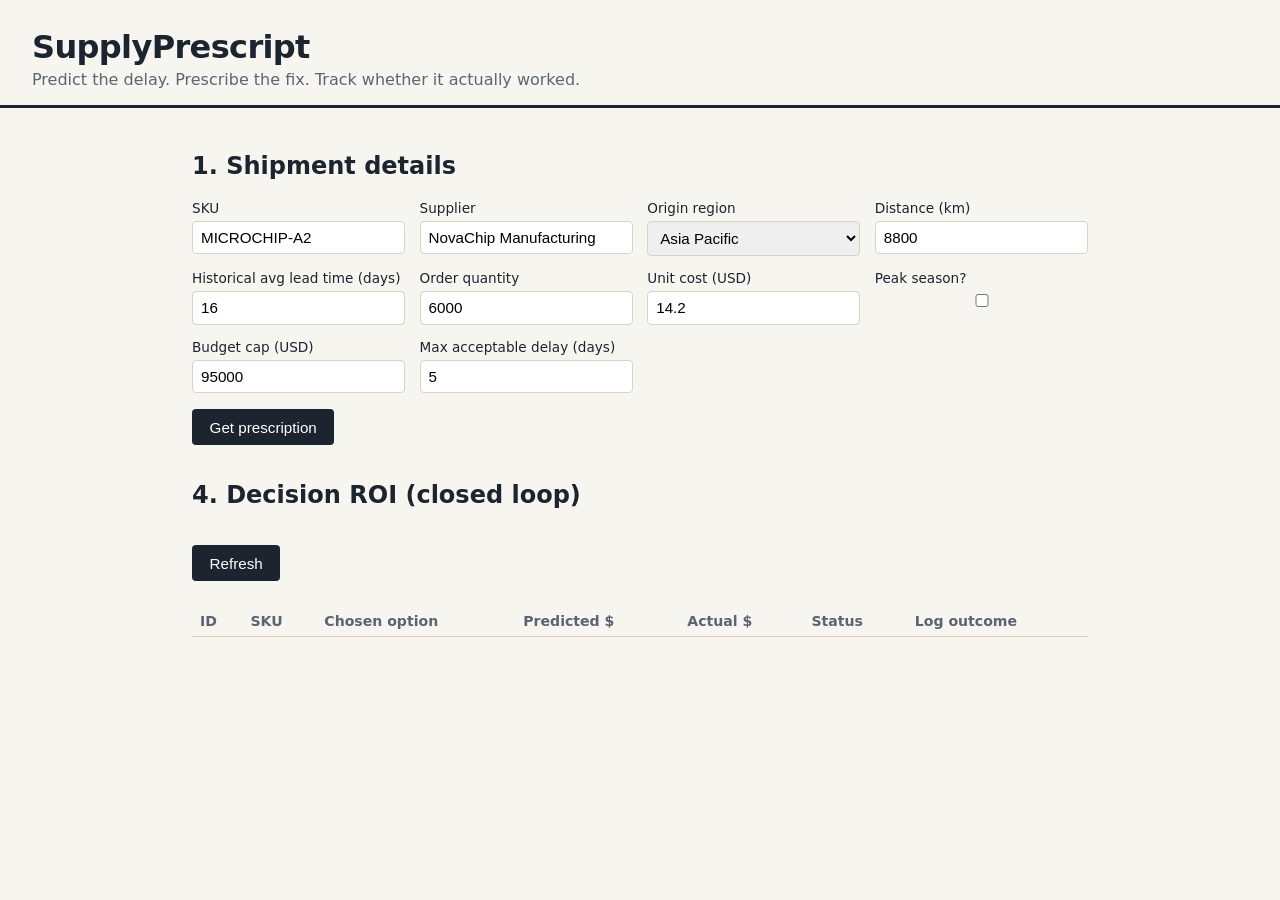
==== week2/frontend/index.html @ 3cfe9b19 "first commit" ====
<!DOCTYPE html>
<html lang="en">
<head>
<meta charset="UTF-8" />
<title>SupplyPrescript</title>
<meta name="viewport" content="width=device-width, initial-scale=1" />
<link rel="stylesheet" href="styles.css" />
</head>
<body>
  <header>
    <h1>SupplyPrescript</h1>
    <p class="tagline">Predict the delay. Prescribe the fix. Track whether it actually worked.</p>
  </header>

  <main>
    <section id="shipment-form-section">
      <h2>1. Shipment details</h2>
      <form id="shipment-form">
        <div class="grid">
          <label>SKU
            <input name="sku" value="MICROCHIP-A2" required />
          </label>
          <label>Supplier
            <input name="supplier" value="NovaChip Manufacturing" required />
          </label>
          <label>Origin region
            <select name="origin_region">
              <option>Asia Pacific</option>
              <option>Europe</option>
              <option>North America</option>
            </select>
          </label>
          <label>Distance (km)
            <input name="distance_km" type="number" value="8800" required />
          </label>
          <label>Historical avg lead time (days)
            <input name="historical_avg_lead_time_days" type="number" value="16" required />
          </label>
          <label>Order quantity
            <input name="order_quantity" type="number" value="6000" required />
          </label>
          <label>Unit cost (USD)
            <input name="unit_cost_usd" type="number" step="0.01" value="14.2" required />
          </label>
          <label>Peak season?
            <input name="is_peak_season" type="checkbox" />
          </label>
          <label>Budget cap (USD)
            <input name="budget_cap_usd" type="number" value="95000" />
          </label>
          <label>Max acceptable delay (days)
            <input name="max_acceptable_delay_days" type="number" value="5" />
          </label>
        </div>
        <button type="submit">Get prescription</button>
      </form>
    </section>

    <section id="prediction-section" hidden>
      <h2>2. What the model expects</h2>
      <p id="prediction-summary"></p>
    </section>

    <section id="options-section" hidden>
      <h2>3. Prescribed options</h2>
      <div id="options-cards" class="cards"></div>
    </section>

    <section id="roi-section">
      <h2>4. Decision ROI (closed loop)</h2>
      <button id="refresh-roi">Refresh</button>
      <div id="roi-summary"></div>
      <table id="decisions-table">
        <thead>
          <tr>
            <th>ID</th><th>SKU</th><th>Chosen option</th><th>Predicted $</th>
            <th>Actual $</th><th>Status</th><th>Log outcome</th>
          </tr>
        </thead>
        <tbody></tbody>
      </table>
    </section>
  </main>

  <script src="app.js"></script>
</body>
</html>
---- week2/frontend/styles.css ----
:root {
  --ink: #1c2430;
  --paper: #f7f5f0;
  --accent: #2f6f5e;
  --accent-soft: #e3efe9;
  --warn: #a4462f;
  --border: #d8d3c8;
}

* { box-sizing: border-box; }

body {
  margin: 0;
  font-family: "Segoe UI", system-ui, sans-serif;
  background: var(--paper);
  color: var(--ink);
}

header {
  padding: 1.75rem 2rem 1rem;
  border-bottom: 3px solid var(--ink);
}

header h1 { margin: 0; letter-spacing: -0.02em; }
.tagline { margin: 0.25rem 0 0; color: #5b6472; }

main { max-width: 960px; margin: 0 auto; padding: 1.5rem 2rem 4rem; }

section { margin-bottom: 2.25rem; }

.grid {
  display: grid;
  grid-template-columns: repeat(auto-fit, minmax(210px, 1fr));
  gap: 0.9rem;
}

label { display: flex; flex-direction: column; font-size: 0.85rem; gap: 0.3rem; }
input, select { padding: 0.45rem 0.5rem; border: 1px solid var(--border); border-radius: 4px; font-size: 0.95rem; }

button {
  margin-top: 1rem;
  background: var(--ink);
  color: white;
  border: none;
  padding: 0.6rem 1.1rem;
  border-radius: 4px;
  cursor: pointer;
  font-size: 0.95rem;
}
button:hover { opacity: 0.88; }

.cards {
  display: grid;
  grid-template-columns: repeat(auto-fit, minmax(230px, 1fr));
  gap: 1rem;
}

.option-card {
  border: 1px solid var(--border);
  border-radius: 6px;
  padding: 1rem;
  background: white;
}
.option-card h3 { margin: 0 0 0.35rem; font-size: 1.05rem; }
.option-card p.desc { font-size: 0.85rem; color: #555; min-height: 3.4em; }
.option-card .metric { font-size: 0.9rem; margin: 0.15rem 0; }
.option-card.over-budget { border-color: var(--warn); background: #fbf1ee; }
.option-card .tag { font-size: 0.75rem; padding: 0.1rem 0.4rem; border-radius: 3px; }
.tag.ok { background: var(--accent-soft); color: var(--accent); }
.tag.over { background: #f4ddd6; color: var(--warn); }
.option-card button { width: 100%; margin-top: 0.6rem; }

table { width: 100%; border-collapse: collapse; margin-top: 0.75rem; font-size: 0.88rem; }
th, td { text-align: left; border-bottom: 1px solid var(--border); padding: 0.45rem 0.5rem; }
th { color: #5b6472; font-weight: 600; }

#roi-summary { display: flex; gap: 1.5rem; flex-wrap: wrap; margin: 0.75rem 0; font-size: 0.9rem; }
#roi-summary strong { display: block; font-size: 1.1rem; }
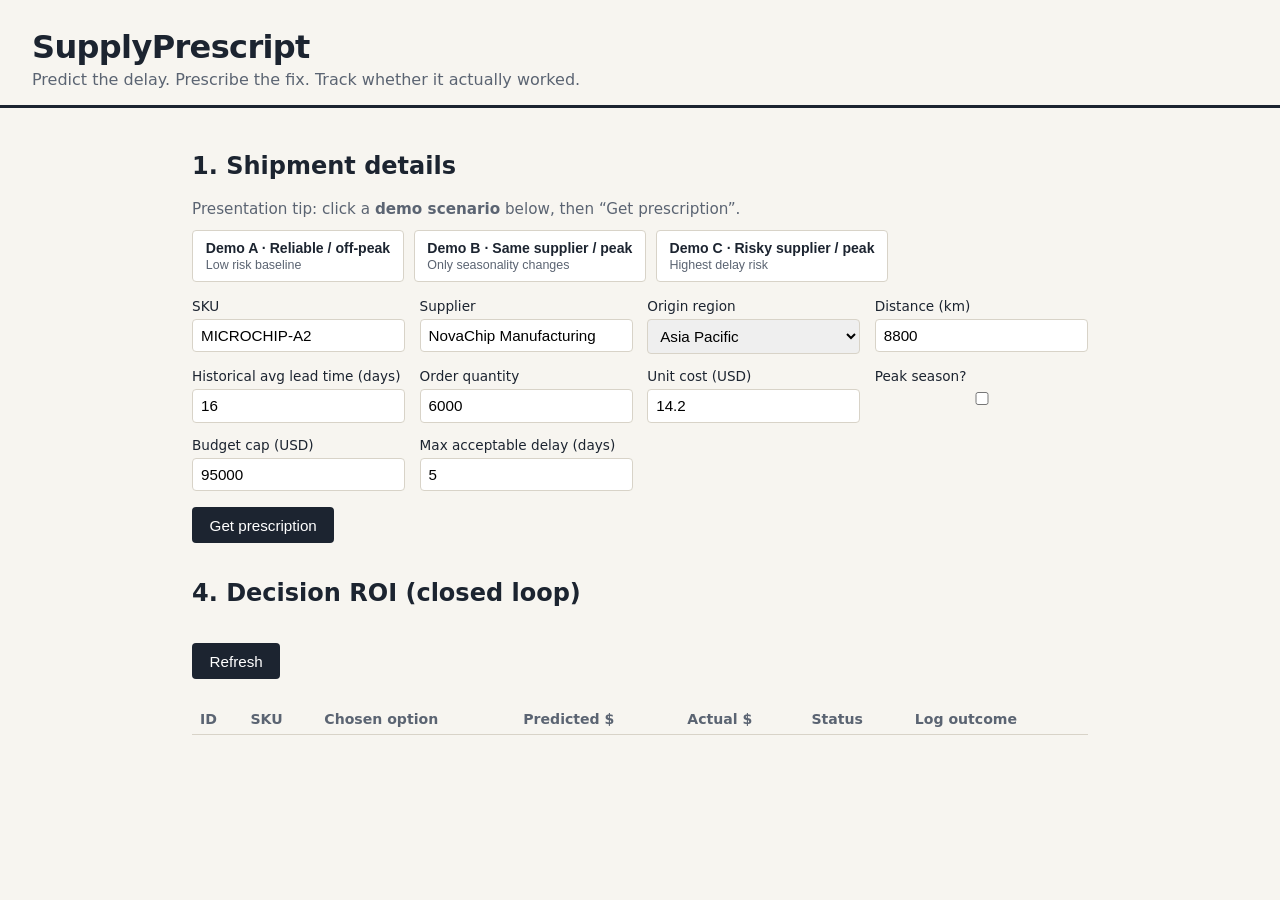
==== commit e1598d84: "Add live model demos for presentations (CLI + Demo A/B/C UI) Terminal scripts compare four delay sce" ====
--- a/week2/frontend/index.html
+++ b/week2/frontend/index.html
@@ -15,6 +15,8 @@
   <main>
     <section id="shipment-form-section">
       <h2>1. Shipment details</h2>
+      <p class="hint">Presentation tip: click a <strong>demo scenario</strong> below, then “Get prescription”.</p>
+      <div id="scenario-buttons" class="scenario-row" aria-label="Demo scenarios"></div>
       <form id="shipment-form">
         <div class="grid">
           <label>SKU
@@ -58,7 +60,7 @@
 
     <section id="prediction-section" hidden>
       <h2>2. What the model expects</h2>
-      <p id="prediction-summary"></p>
+      <div id="prediction-summary" class="prediction-box"></div>
     </section>
 
     <section id="options-section" hidden>
--- a/week2/frontend/styles.css
+++ b/week2/frontend/styles.css
@@ -76,3 +76,50 @@
 
 #roi-summary { display: flex; gap: 1.5rem; flex-wrap: wrap; margin: 0.75rem 0; font-size: 0.9rem; }
 #roi-summary strong { display: block; font-size: 1.1rem; }
+
+.hint { color: #5b6472; font-size: 0.95rem; margin: 0 0 0.75rem; }
+.scenario-row {
+  display: flex;
+  flex-wrap: wrap;
+  gap: 0.6rem;
+  margin-bottom: 1rem;
+}
+.scenario-btn {
+  margin-top: 0;
+  background: white;
+  color: var(--ink);
+  border: 1px solid var(--border);
+  text-align: left;
+  padding: 0.55rem 0.8rem;
+  max-width: 240px;
+}
+.scenario-btn strong { display: block; font-size: 0.88rem; }
+.scenario-btn span { display: block; font-size: 0.78rem; color: #5b6472; margin-top: 0.15rem; }
+.scenario-btn:hover { border-color: var(--accent); background: var(--accent-soft); opacity: 1; }
+
+.prediction-box {
+  background: white;
+  border: 1px solid var(--border);
+  border-left: 4px solid var(--accent);
+  border-radius: 6px;
+  padding: 1rem 1.1rem;
+}
+.prediction-box .big-num {
+  font-size: 1.6rem;
+  font-weight: 700;
+  color: var(--accent);
+  margin: 0 0.15rem;
+}
+.prediction-box .muted { color: #5b6472; font-size: 0.9rem; }
+.risk-bar {
+  height: 10px;
+  background: #e8e4db;
+  border-radius: 999px;
+  overflow: hidden;
+  margin: 0.5rem 0 0.75rem;
+  max-width: 320px;
+}
+.risk-fill {
+  height: 100%;
+  background: var(--accent);
+}
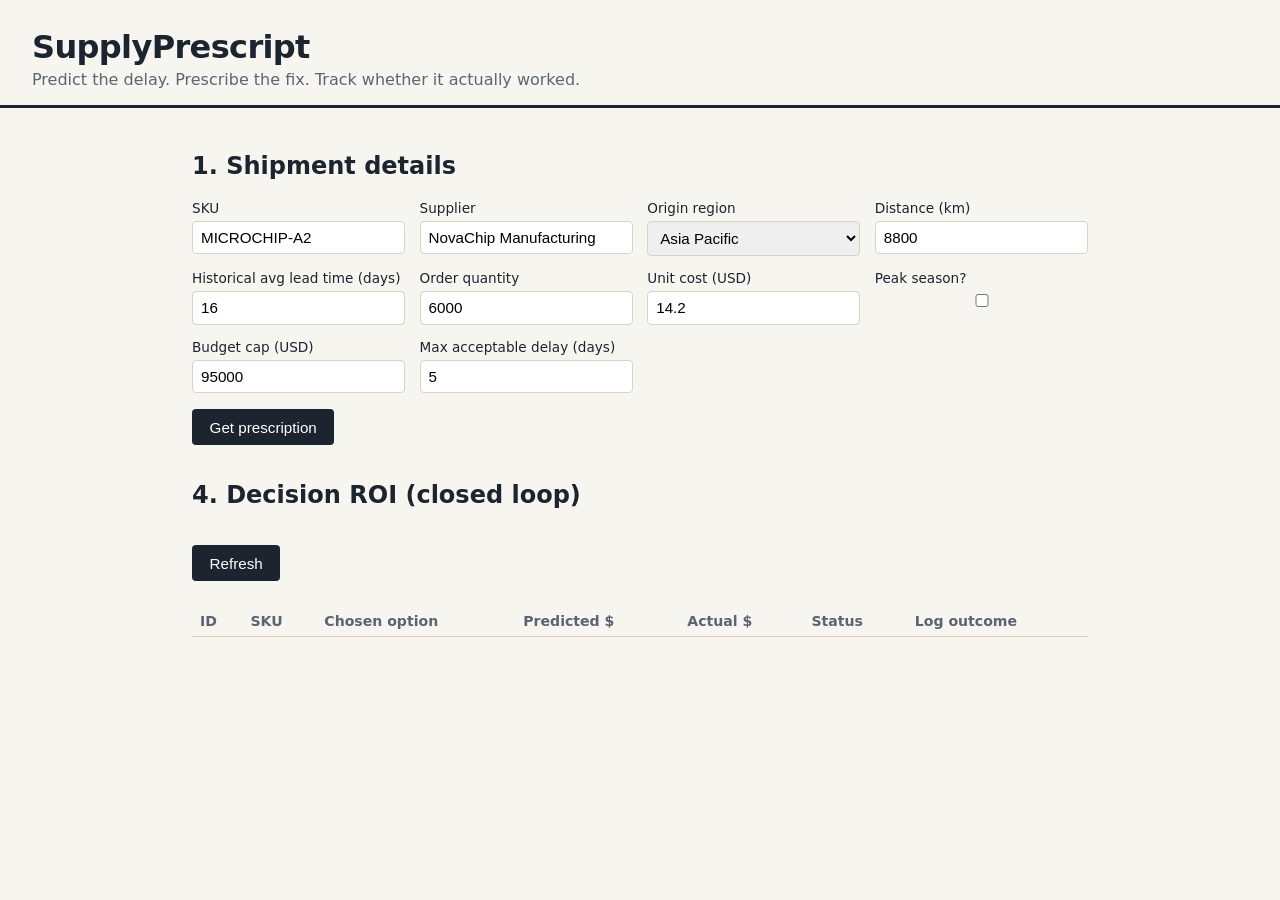
==== commit 11bc01c2: "Step 2: Week 2 prescriptive solver and dashboard UI Add Options A/B/C cost formulas (air freight, se" ====
--- a/week2/frontend/index.html
+++ b/week2/frontend/index.html
@@ -15,8 +15,6 @@
   <main>
     <section id="shipment-form-section">
       <h2>1. Shipment details</h2>
-      <p class="hint">Presentation tip: click a <strong>demo scenario</strong> below, then “Get prescription”.</p>
-      <div id="scenario-buttons" class="scenario-row" aria-label="Demo scenarios"></div>
       <form id="shipment-form">
         <div class="grid">
           <label>SKU
@@ -60,7 +58,7 @@
 
     <section id="prediction-section" hidden>
       <h2>2. What the model expects</h2>
-      <div id="prediction-summary" class="prediction-box"></div>
+      <p id="prediction-summary"></p>
     </section>
 
     <section id="options-section" hidden>
--- a/week2/frontend/styles.css
+++ b/week2/frontend/styles.css
@@ -76,50 +76,3 @@
 
 #roi-summary { display: flex; gap: 1.5rem; flex-wrap: wrap; margin: 0.75rem 0; font-size: 0.9rem; }
 #roi-summary strong { display: block; font-size: 1.1rem; }
-
-.hint { color: #5b6472; font-size: 0.95rem; margin: 0 0 0.75rem; }
-.scenario-row {
-  display: flex;
-  flex-wrap: wrap;
-  gap: 0.6rem;
-  margin-bottom: 1rem;
-}
-.scenario-btn {
-  margin-top: 0;
-  background: white;
-  color: var(--ink);
-  border: 1px solid var(--border);
-  text-align: left;
-  padding: 0.55rem 0.8rem;
-  max-width: 240px;
-}
-.scenario-btn strong { display: block; font-size: 0.88rem; }
-.scenario-btn span { display: block; font-size: 0.78rem; color: #5b6472; margin-top: 0.15rem; }
-.scenario-btn:hover { border-color: var(--accent); background: var(--accent-soft); opacity: 1; }
-
-.prediction-box {
-  background: white;
-  border: 1px solid var(--border);
-  border-left: 4px solid var(--accent);
-  border-radius: 6px;
-  padding: 1rem 1.1rem;
-}
-.prediction-box .big-num {
-  font-size: 1.6rem;
-  font-weight: 700;
-  color: var(--accent);
-  margin: 0 0.15rem;
-}
-.prediction-box .muted { color: #5b6472; font-size: 0.9rem; }
-.risk-bar {
-  height: 10px;
-  background: #e8e4db;
-  border-radius: 999px;
-  overflow: hidden;
-  margin: 0.5rem 0 0.75rem;
-  max-width: 320px;
-}
-.risk-fill {
-  height: 100%;
-  background: var(--accent);
-}
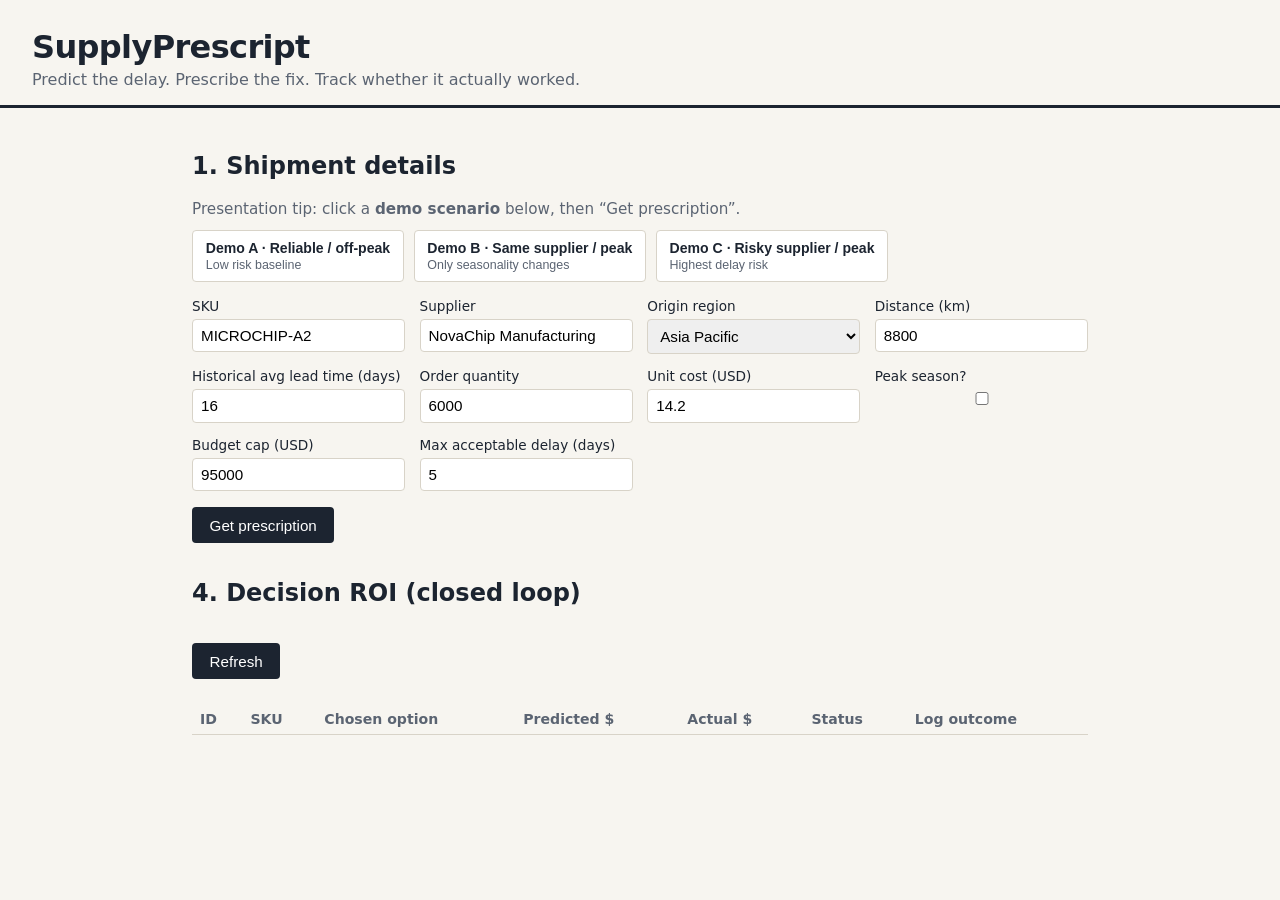
==== commit bbcc1de1: "Add live model demos for presentations (CLI + Demo A/B/C UI) Terminal scripts compare four delay sce" ====
--- a/week2/frontend/index.html
+++ b/week2/frontend/index.html
@@ -15,6 +15,8 @@
   <main>
     <section id="shipment-form-section">
       <h2>1. Shipment details</h2>
+      <p class="hint">Presentation tip: click a <strong>demo scenario</strong> below, then “Get prescription”.</p>
+      <div id="scenario-buttons" class="scenario-row" aria-label="Demo scenarios"></div>
       <form id="shipment-form">
         <div class="grid">
           <label>SKU
@@ -58,7 +60,7 @@
 
     <section id="prediction-section" hidden>
       <h2>2. What the model expects</h2>
-      <p id="prediction-summary"></p>
+      <div id="prediction-summary" class="prediction-box"></div>
     </section>
 
     <section id="options-section" hidden>
--- a/week2/frontend/styles.css
+++ b/week2/frontend/styles.css
@@ -76,3 +76,50 @@
 
 #roi-summary { display: flex; gap: 1.5rem; flex-wrap: wrap; margin: 0.75rem 0; font-size: 0.9rem; }
 #roi-summary strong { display: block; font-size: 1.1rem; }
+
+.hint { color: #5b6472; font-size: 0.95rem; margin: 0 0 0.75rem; }
+.scenario-row {
+  display: flex;
+  flex-wrap: wrap;
+  gap: 0.6rem;
+  margin-bottom: 1rem;
+}
+.scenario-btn {
+  margin-top: 0;
+  background: white;
+  color: var(--ink);
+  border: 1px solid var(--border);
+  text-align: left;
+  padding: 0.55rem 0.8rem;
+  max-width: 240px;
+}
+.scenario-btn strong { display: block; font-size: 0.88rem; }
+.scenario-btn span { display: block; font-size: 0.78rem; color: #5b6472; margin-top: 0.15rem; }
+.scenario-btn:hover { border-color: var(--accent); background: var(--accent-soft); opacity: 1; }
+
+.prediction-box {
+  background: white;
+  border: 1px solid var(--border);
+  border-left: 4px solid var(--accent);
+  border-radius: 6px;
+  padding: 1rem 1.1rem;
+}
+.prediction-box .big-num {
+  font-size: 1.6rem;
+  font-weight: 700;
+  color: var(--accent);
+  margin: 0 0.15rem;
+}
+.prediction-box .muted { color: #5b6472; font-size: 0.9rem; }
+.risk-bar {
+  height: 10px;
+  background: #e8e4db;
+  border-radius: 999px;
+  overflow: hidden;
+  margin: 0.5rem 0 0.75rem;
+  max-width: 320px;
+}
+.risk-fill {
+  height: 100%;
+  background: var(--accent);
+}
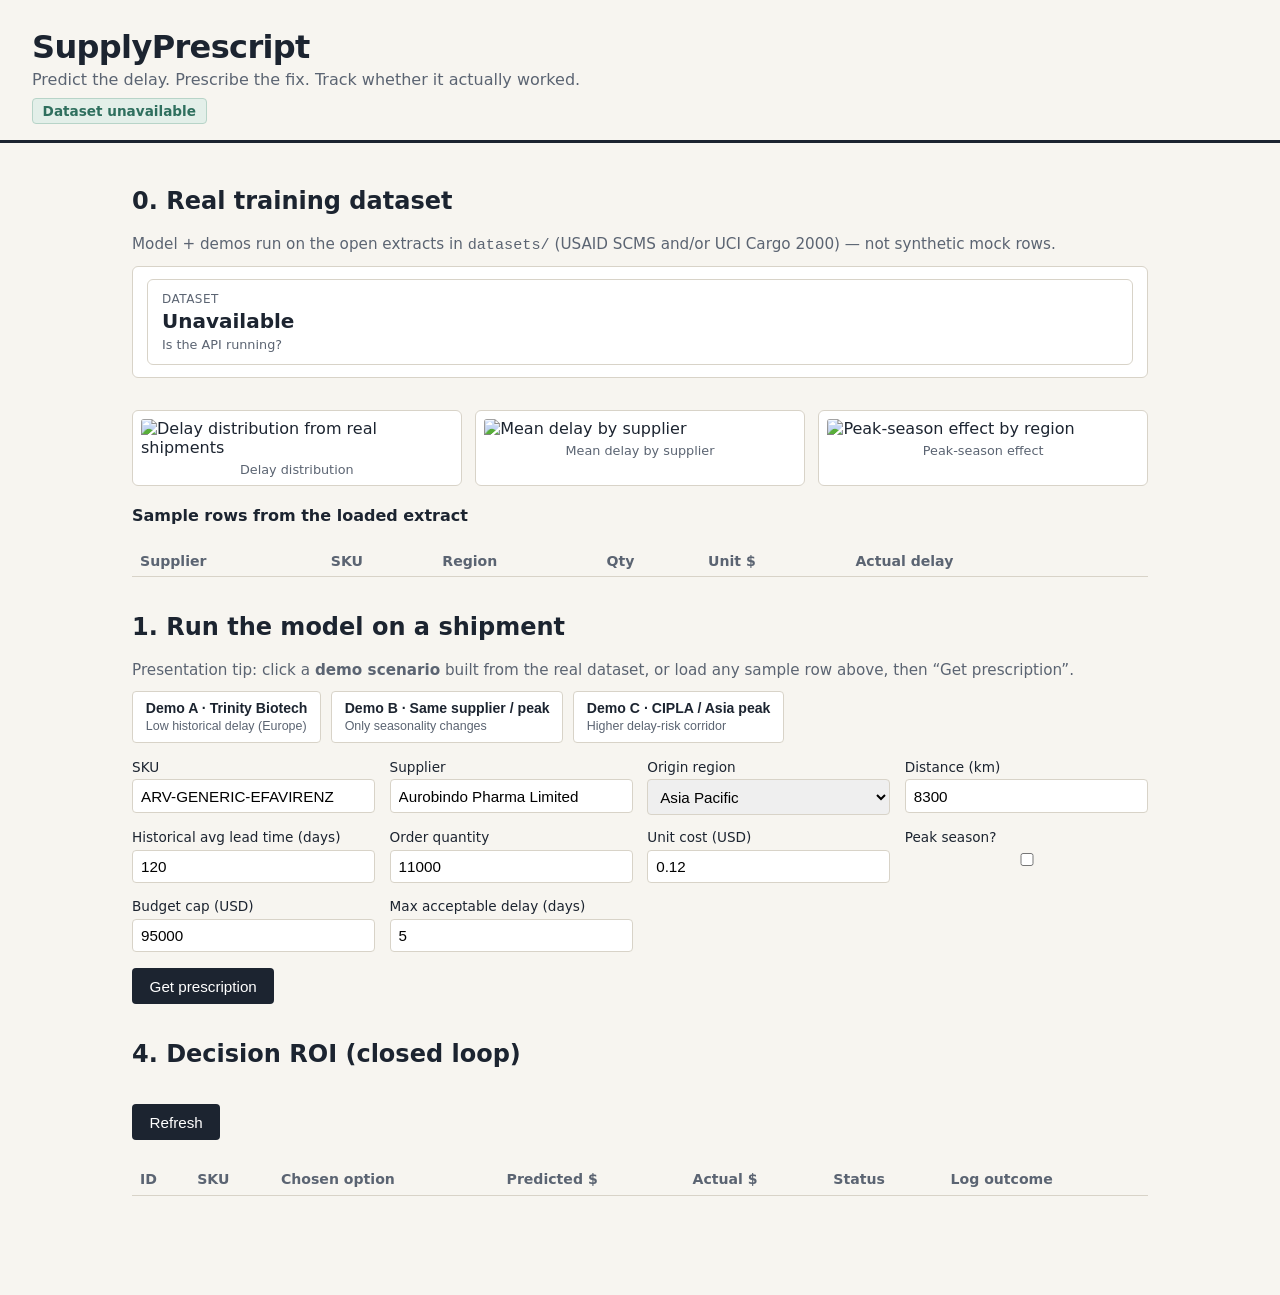
==== commit 3bdfb49e: "Surface real datasets in dashboard, model demos, and slides Add dataset summary/demos/samples API en" ====
--- a/week2/frontend/index.html
+++ b/week2/frontend/index.html
@@ -10,39 +10,87 @@
   <header>
     <h1>SupplyPrescript</h1>
     <p class="tagline">Predict the delay. Prescribe the fix. Track whether it actually worked.</p>
+    <p class="dataset-badge" id="header-dataset-badge">Loading real open dataset…</p>
   </header>
 
   <main>
+    <section id="dataset-section">
+      <h2>0. Real training dataset</h2>
+      <p class="hint">
+        Model + demos run on the open extracts in <code>datasets/</code>
+        (USAID SCMS and/or UCI Cargo 2000) — not synthetic mock rows.
+      </p>
+      <div id="dataset-summary" class="dataset-grid" aria-live="polite"></div>
+      <div id="model-metrics" class="dataset-grid model-metrics" aria-live="polite"></div>
+      <div class="eda-row" id="eda-row">
+        <figure>
+          <img src="/figures/delay_distribution.png" alt="Delay distribution from real shipments" />
+          <figcaption>Delay distribution</figcaption>
+        </figure>
+        <figure>
+          <img src="/figures/delay_by_supplier.png" alt="Mean delay by supplier" />
+          <figcaption>Mean delay by supplier</figcaption>
+        </figure>
+        <figure>
+          <img src="/figures/peak_season_effect.png" alt="Peak-season effect by region" />
+          <figcaption>Peak-season effect</figcaption>
+        </figure>
+      </div>
+      <h3 class="subhead">Sample rows from the loaded extract</h3>
+      <div class="table-wrap">
+        <table id="samples-table">
+          <thead>
+            <tr>
+              <th>Supplier</th>
+              <th>SKU</th>
+              <th>Region</th>
+              <th>Qty</th>
+              <th>Unit $</th>
+              <th>Actual delay</th>
+              <th></th>
+            </tr>
+          </thead>
+          <tbody></tbody>
+        </table>
+      </div>
+    </section>
+
     <section id="shipment-form-section">
-      <h2>1. Shipment details</h2>
-      <p class="hint">Presentation tip: click a <strong>demo scenario</strong> below, then “Get prescription”.</p>
+      <h2>1. Run the model on a shipment</h2>
+      <p class="hint">
+        Presentation tip: click a <strong>demo scenario</strong> built from the real dataset,
+        or load any sample row above, then “Get prescription”.
+      </p>
       <div id="scenario-buttons" class="scenario-row" aria-label="Demo scenarios"></div>
       <form id="shipment-form">
         <div class="grid">
           <label>SKU
-            <input name="sku" value="MICROCHIP-A2" required />
+            <input name="sku" value="ARV-GENERIC-EFAVIRENZ" required />
           </label>
           <label>Supplier
-            <input name="supplier" value="NovaChip Manufacturing" required />
+            <input name="supplier" value="Aurobindo Pharma Limited" required />
           </label>
           <label>Origin region
             <select name="origin_region">
               <option>Asia Pacific</option>
               <option>Europe</option>
               <option>North America</option>
+              <option>Middle East</option>
+              <option>Africa</option>
+              <option>Latin America</option>
             </select>
           </label>
           <label>Distance (km)
-            <input name="distance_km" type="number" value="8800" required />
+            <input name="distance_km" type="number" value="8300" required />
           </label>
           <label>Historical avg lead time (days)
-            <input name="historical_avg_lead_time_days" type="number" value="16" required />
+            <input name="historical_avg_lead_time_days" type="number" value="120" required />
           </label>
           <label>Order quantity
-            <input name="order_quantity" type="number" value="6000" required />
+            <input name="order_quantity" type="number" value="11000" required />
           </label>
           <label>Unit cost (USD)
-            <input name="unit_cost_usd" type="number" step="0.01" value="14.2" required />
+            <input name="unit_cost_usd" type="number" step="0.0001" value="0.12" required />
           </label>
           <label>Peak season?
             <input name="is_peak_season" type="checkbox" />
--- a/week2/frontend/styles.css
+++ b/week2/frontend/styles.css
@@ -23,10 +23,22 @@
 
 header h1 { margin: 0; letter-spacing: -0.02em; }
 .tagline { margin: 0.25rem 0 0; color: #5b6472; }
-
-main { max-width: 960px; margin: 0 auto; padding: 1.5rem 2rem 4rem; }
+.dataset-badge {
+  margin: 0.55rem 0 0;
+  display: inline-block;
+  background: var(--accent-soft);
+  color: var(--accent);
+  border: 1px solid #b7d4c8;
+  border-radius: 4px;
+  padding: 0.25rem 0.6rem;
+  font-size: 0.85rem;
+  font-weight: 600;
+}
+
+main { max-width: 1080px; margin: 0 auto; padding: 1.5rem 2rem 4rem; }
 
 section { margin-bottom: 2.25rem; }
+.subhead { margin: 1.25rem 0 0.5rem; font-size: 1rem; }
 
 .grid {
   display: grid;
@@ -48,6 +60,14 @@
   font-size: 0.95rem;
 }
 button:hover { opacity: 0.88; }
+button.secondary {
+  background: white;
+  color: var(--ink);
+  border: 1px solid var(--border);
+  margin-top: 0;
+  padding: 0.35rem 0.65rem;
+  font-size: 0.8rem;
+}
 
 .cards {
   display: grid;
@@ -70,6 +90,7 @@
 .tag.over { background: #f4ddd6; color: var(--warn); }
 .option-card button { width: 100%; margin-top: 0.6rem; }
 
+.table-wrap { overflow-x: auto; }
 table { width: 100%; border-collapse: collapse; margin-top: 0.75rem; font-size: 0.88rem; }
 th, td { text-align: left; border-bottom: 1px solid var(--border); padding: 0.45rem 0.5rem; }
 th { color: #5b6472; font-weight: 600; }
@@ -91,7 +112,7 @@
   border: 1px solid var(--border);
   text-align: left;
   padding: 0.55rem 0.8rem;
-  max-width: 240px;
+  max-width: 280px;
 }
 .scenario-btn strong { display: block; font-size: 0.88rem; }
 .scenario-btn span { display: block; font-size: 0.78rem; color: #5b6472; margin-top: 0.15rem; }
@@ -123,3 +144,57 @@
   height: 100%;
   background: var(--accent);
 }
+
+.dataset-grid {
+  display: grid;
+  grid-template-columns: repeat(auto-fit, minmax(140px, 1fr));
+  gap: 0.75rem;
+  margin-bottom: 1rem;
+}
+.stat-card {
+  background: white;
+  border: 1px solid var(--border);
+  border-radius: 6px;
+  padding: 0.75rem 0.85rem;
+}
+.stat-card .label { font-size: 0.75rem; color: #5b6472; text-transform: uppercase; letter-spacing: 0.04em; }
+.stat-card .value { font-size: 1.25rem; font-weight: 700; margin-top: 0.2rem; }
+.stat-card .detail { font-size: 0.8rem; color: #5b6472; margin-top: 0.25rem; }
+.model-metrics .stat-card { border-left: 3px solid var(--accent); }
+
+.eda-row {
+  display: grid;
+  grid-template-columns: repeat(auto-fit, minmax(220px, 1fr));
+  gap: 0.85rem;
+  margin: 1rem 0 0.5rem;
+}
+.eda-row figure {
+  margin: 0;
+  background: white;
+  border: 1px solid var(--border);
+  border-radius: 6px;
+  padding: 0.5rem;
+}
+.eda-row img {
+  width: 100%;
+  height: auto;
+  display: block;
+  border-radius: 3px;
+}
+.eda-row figcaption {
+  font-size: 0.8rem;
+  color: #5b6472;
+  margin-top: 0.35rem;
+  text-align: center;
+}
+
+.sources-list {
+  grid-column: 1 / -1;
+  background: white;
+  border: 1px solid var(--border);
+  border-radius: 6px;
+  padding: 0.75rem 0.9rem;
+  font-size: 0.88rem;
+}
+.sources-list ul { margin: 0.35rem 0 0; padding-left: 1.1rem; }
+.sources-list li { margin: 0.2rem 0; }
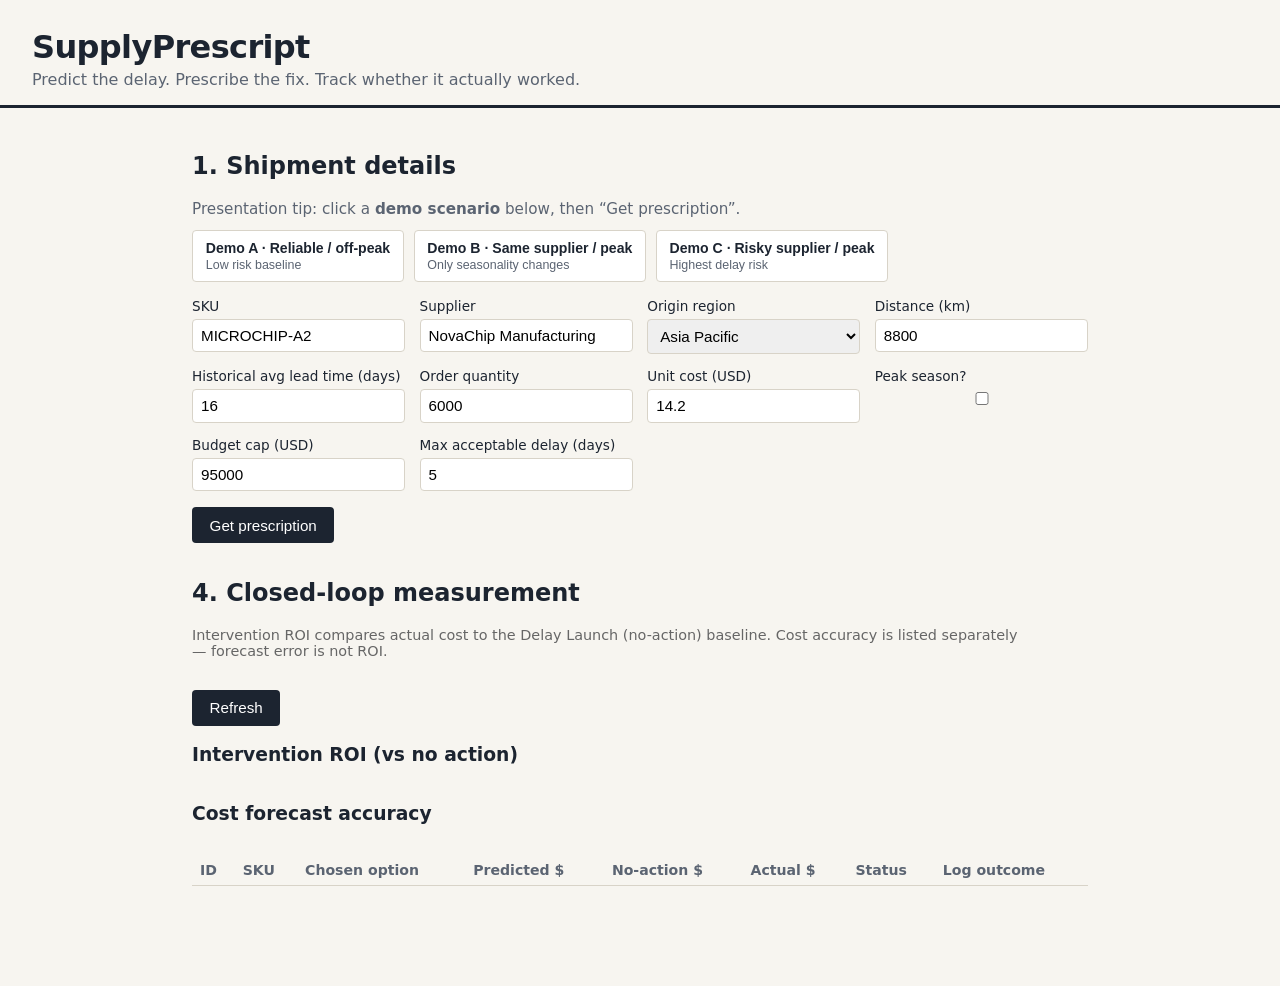
==== commit bc50408b: "Update dashboard to show true ROI and cost accuracy Persist shipment features and no-action cost on " ====
--- a/week2/frontend/index.html
+++ b/week2/frontend/index.html
@@ -10,87 +10,39 @@
   <header>
     <h1>SupplyPrescript</h1>
     <p class="tagline">Predict the delay. Prescribe the fix. Track whether it actually worked.</p>
-    <p class="dataset-badge" id="header-dataset-badge">Loading real open dataset…</p>
   </header>
 
   <main>
-    <section id="dataset-section">
-      <h2>0. Real training dataset</h2>
-      <p class="hint">
-        Model + demos run on the open extracts in <code>datasets/</code>
-        (USAID SCMS and/or UCI Cargo 2000) — not synthetic mock rows.
-      </p>
-      <div id="dataset-summary" class="dataset-grid" aria-live="polite"></div>
-      <div id="model-metrics" class="dataset-grid model-metrics" aria-live="polite"></div>
-      <div class="eda-row" id="eda-row">
-        <figure>
-          <img src="/figures/delay_distribution.png" alt="Delay distribution from real shipments" />
-          <figcaption>Delay distribution</figcaption>
-        </figure>
-        <figure>
-          <img src="/figures/delay_by_supplier.png" alt="Mean delay by supplier" />
-          <figcaption>Mean delay by supplier</figcaption>
-        </figure>
-        <figure>
-          <img src="/figures/peak_season_effect.png" alt="Peak-season effect by region" />
-          <figcaption>Peak-season effect</figcaption>
-        </figure>
-      </div>
-      <h3 class="subhead">Sample rows from the loaded extract</h3>
-      <div class="table-wrap">
-        <table id="samples-table">
-          <thead>
-            <tr>
-              <th>Supplier</th>
-              <th>SKU</th>
-              <th>Region</th>
-              <th>Qty</th>
-              <th>Unit $</th>
-              <th>Actual delay</th>
-              <th></th>
-            </tr>
-          </thead>
-          <tbody></tbody>
-        </table>
-      </div>
-    </section>
-
     <section id="shipment-form-section">
-      <h2>1. Run the model on a shipment</h2>
-      <p class="hint">
-        Presentation tip: click a <strong>demo scenario</strong> built from the real dataset,
-        or load any sample row above, then “Get prescription”.
-      </p>
+      <h2>1. Shipment details</h2>
+      <p class="hint">Presentation tip: click a <strong>demo scenario</strong> below, then “Get prescription”.</p>
       <div id="scenario-buttons" class="scenario-row" aria-label="Demo scenarios"></div>
       <form id="shipment-form">
         <div class="grid">
           <label>SKU
-            <input name="sku" value="ARV-GENERIC-EFAVIRENZ" required />
+            <input name="sku" value="MICROCHIP-A2" required />
           </label>
           <label>Supplier
-            <input name="supplier" value="Aurobindo Pharma Limited" required />
+            <input name="supplier" value="NovaChip Manufacturing" required />
           </label>
           <label>Origin region
             <select name="origin_region">
               <option>Asia Pacific</option>
               <option>Europe</option>
               <option>North America</option>
-              <option>Middle East</option>
-              <option>Africa</option>
-              <option>Latin America</option>
             </select>
           </label>
           <label>Distance (km)
-            <input name="distance_km" type="number" value="8300" required />
+            <input name="distance_km" type="number" value="8800" required />
           </label>
           <label>Historical avg lead time (days)
-            <input name="historical_avg_lead_time_days" type="number" value="120" required />
+            <input name="historical_avg_lead_time_days" type="number" value="16" required />
           </label>
           <label>Order quantity
-            <input name="order_quantity" type="number" value="11000" required />
+            <input name="order_quantity" type="number" value="6000" required />
           </label>
           <label>Unit cost (USD)
-            <input name="unit_cost_usd" type="number" step="0.0001" value="0.12" required />
+            <input name="unit_cost_usd" type="number" step="0.01" value="14.2" required />
           </label>
           <label>Peak season?
             <input name="is_peak_season" type="checkbox" />
@@ -117,14 +69,19 @@
     </section>
 
     <section id="roi-section">
-      <h2>4. Decision ROI (closed loop)</h2>
+      <h2>4. Closed-loop measurement</h2>
+      <p class="muted">Intervention ROI compares actual cost to the Delay Launch (no-action) baseline.
+         Cost accuracy is listed separately — forecast error is not ROI.</p>
       <button id="refresh-roi">Refresh</button>
+      <h3>Intervention ROI (vs no action)</h3>
       <div id="roi-summary"></div>
+      <h3>Cost forecast accuracy</h3>
+      <div id="cost-accuracy-summary"></div>
       <table id="decisions-table">
         <thead>
           <tr>
             <th>ID</th><th>SKU</th><th>Chosen option</th><th>Predicted $</th>
-            <th>Actual $</th><th>Status</th><th>Log outcome</th>
+            <th>No-action $</th><th>Actual $</th><th>Status</th><th>Log outcome</th>
           </tr>
         </thead>
         <tbody></tbody>
--- a/week2/frontend/styles.css
+++ b/week2/frontend/styles.css
@@ -23,22 +23,10 @@
 
 header h1 { margin: 0; letter-spacing: -0.02em; }
 .tagline { margin: 0.25rem 0 0; color: #5b6472; }
-.dataset-badge {
-  margin: 0.55rem 0 0;
-  display: inline-block;
-  background: var(--accent-soft);
-  color: var(--accent);
-  border: 1px solid #b7d4c8;
-  border-radius: 4px;
-  padding: 0.25rem 0.6rem;
-  font-size: 0.85rem;
-  font-weight: 600;
-}
 
-main { max-width: 1080px; margin: 0 auto; padding: 1.5rem 2rem 4rem; }
+main { max-width: 960px; margin: 0 auto; padding: 1.5rem 2rem 4rem; }
 
 section { margin-bottom: 2.25rem; }
-.subhead { margin: 1.25rem 0 0.5rem; font-size: 1rem; }
 
 .grid {
   display: grid;
@@ -60,14 +48,6 @@
   font-size: 0.95rem;
 }
 button:hover { opacity: 0.88; }
-button.secondary {
-  background: white;
-  color: var(--ink);
-  border: 1px solid var(--border);
-  margin-top: 0;
-  padding: 0.35rem 0.65rem;
-  font-size: 0.8rem;
-}
 
 .cards {
   display: grid;
@@ -90,13 +70,15 @@
 .tag.over { background: #f4ddd6; color: var(--warn); }
 .option-card button { width: 100%; margin-top: 0.6rem; }
 
-.table-wrap { overflow-x: auto; }
 table { width: 100%; border-collapse: collapse; margin-top: 0.75rem; font-size: 0.88rem; }
 th, td { text-align: left; border-bottom: 1px solid var(--border); padding: 0.45rem 0.5rem; }
 th { color: #5b6472; font-weight: 600; }
 
-#roi-summary { display: flex; gap: 1.5rem; flex-wrap: wrap; margin: 0.75rem 0; font-size: 0.9rem; }
-#roi-summary strong { display: block; font-size: 1.1rem; }
+#roi-summary,
+#cost-accuracy-summary { display: flex; gap: 1.5rem; flex-wrap: wrap; margin: 0.75rem 0; font-size: 0.9rem; }
+#roi-summary strong,
+#cost-accuracy-summary strong { display: block; font-size: 1.1rem; }
+.muted { color: #666; font-size: 0.9rem; max-width: 52rem; }
 
 .hint { color: #5b6472; font-size: 0.95rem; margin: 0 0 0.75rem; }
 .scenario-row {
@@ -112,7 +94,7 @@
   border: 1px solid var(--border);
   text-align: left;
   padding: 0.55rem 0.8rem;
-  max-width: 280px;
+  max-width: 240px;
 }
 .scenario-btn strong { display: block; font-size: 0.88rem; }
 .scenario-btn span { display: block; font-size: 0.78rem; color: #5b6472; margin-top: 0.15rem; }
@@ -144,57 +126,3 @@
   height: 100%;
   background: var(--accent);
 }
-
-.dataset-grid {
-  display: grid;
-  grid-template-columns: repeat(auto-fit, minmax(140px, 1fr));
-  gap: 0.75rem;
-  margin-bottom: 1rem;
-}
-.stat-card {
-  background: white;
-  border: 1px solid var(--border);
-  border-radius: 6px;
-  padding: 0.75rem 0.85rem;
-}
-.stat-card .label { font-size: 0.75rem; color: #5b6472; text-transform: uppercase; letter-spacing: 0.04em; }
-.stat-card .value { font-size: 1.25rem; font-weight: 700; margin-top: 0.2rem; }
-.stat-card .detail { font-size: 0.8rem; color: #5b6472; margin-top: 0.25rem; }
-.model-metrics .stat-card { border-left: 3px solid var(--accent); }
-
-.eda-row {
-  display: grid;
-  grid-template-columns: repeat(auto-fit, minmax(220px, 1fr));
-  gap: 0.85rem;
-  margin: 1rem 0 0.5rem;
-}
-.eda-row figure {
-  margin: 0;
-  background: white;
-  border: 1px solid var(--border);
-  border-radius: 6px;
-  padding: 0.5rem;
-}
-.eda-row img {
-  width: 100%;
-  height: auto;
-  display: block;
-  border-radius: 3px;
-}
-.eda-row figcaption {
-  font-size: 0.8rem;
-  color: #5b6472;
-  margin-top: 0.35rem;
-  text-align: center;
-}
-
-.sources-list {
-  grid-column: 1 / -1;
-  background: white;
-  border: 1px solid var(--border);
-  border-radius: 6px;
-  padding: 0.75rem 0.9rem;
-  font-size: 0.88rem;
-}
-.sources-list ul { margin: 0.35rem 0 0; padding-left: 1.1rem; }
-.sources-list li { margin: 0.2rem 0; }
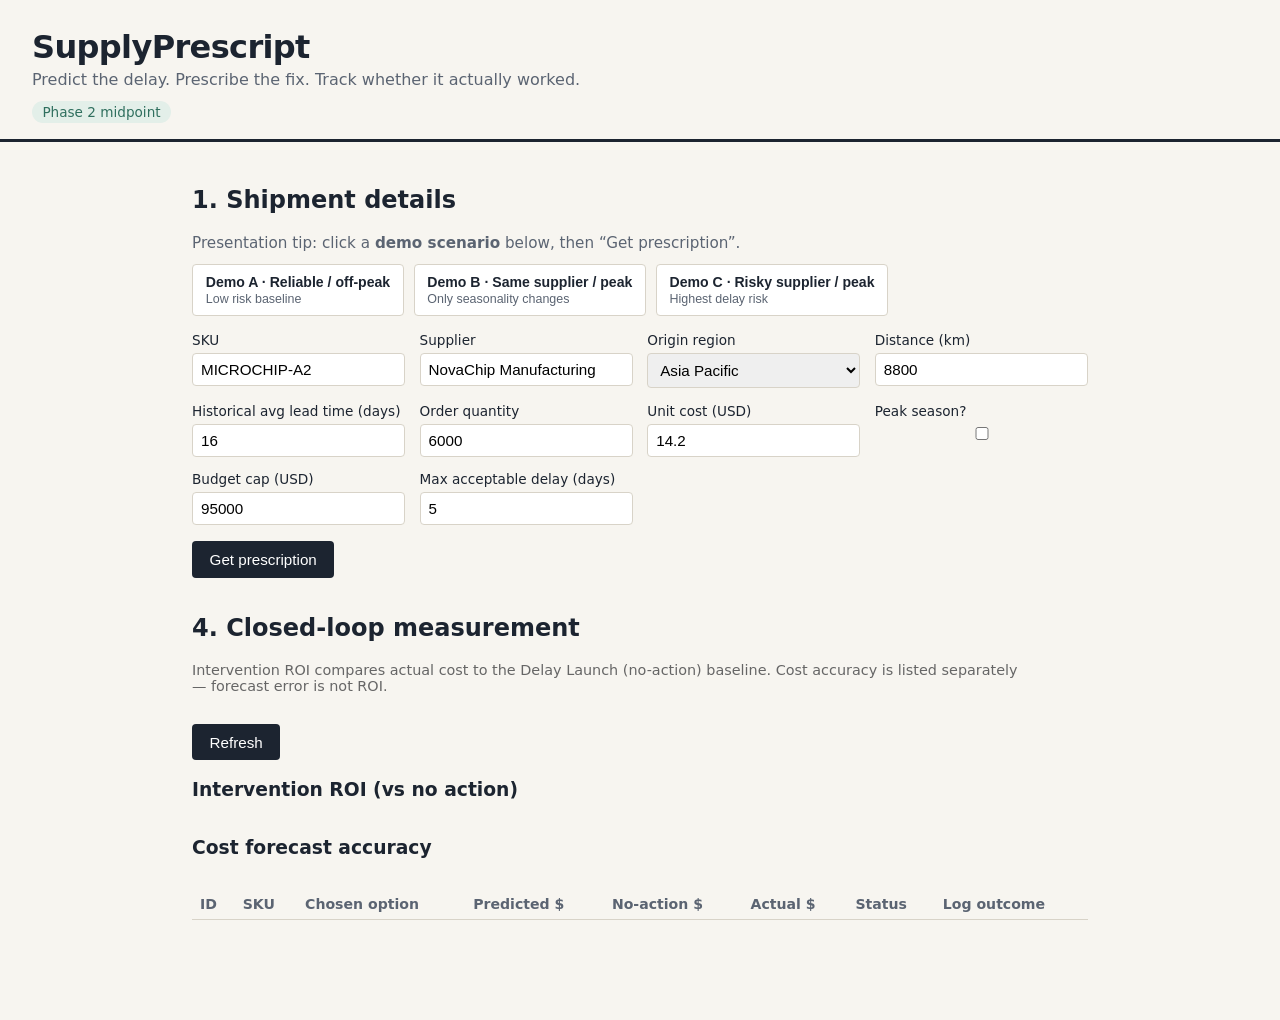
==== commit 4682a388: "Add a dashboard badge linking to the Phase 2 midpoint. Co-authored-by: Cursor <cursoragent@cursor.co" ====
--- a/week2/frontend/index.html
+++ b/week2/frontend/index.html
@@ -10,6 +10,7 @@
   <header>
     <h1>SupplyPrescript</h1>
     <p class="tagline">Predict the delay. Prescribe the fix. Track whether it actually worked.</p>
+    <a class="phase2-badge" href="/phase2/recommend">Phase 2 midpoint</a>
   </header>
 
   <main>
--- a/week2/frontend/styles.css
+++ b/week2/frontend/styles.css
@@ -23,6 +23,16 @@
 
 header h1 { margin: 0; letter-spacing: -0.02em; }
 .tagline { margin: 0.25rem 0 0; color: #5b6472; }
+.phase2-badge {
+  display: inline-block;
+  margin-top: 0.75rem;
+  padding: 0.2rem 0.65rem;
+  border-radius: 999px;
+  background: var(--accent-soft);
+  color: var(--accent);
+  font-size: 0.85rem;
+  text-decoration: none;
+}
 
 main { max-width: 960px; margin: 0 auto; padding: 1.5rem 2rem 4rem; }
 
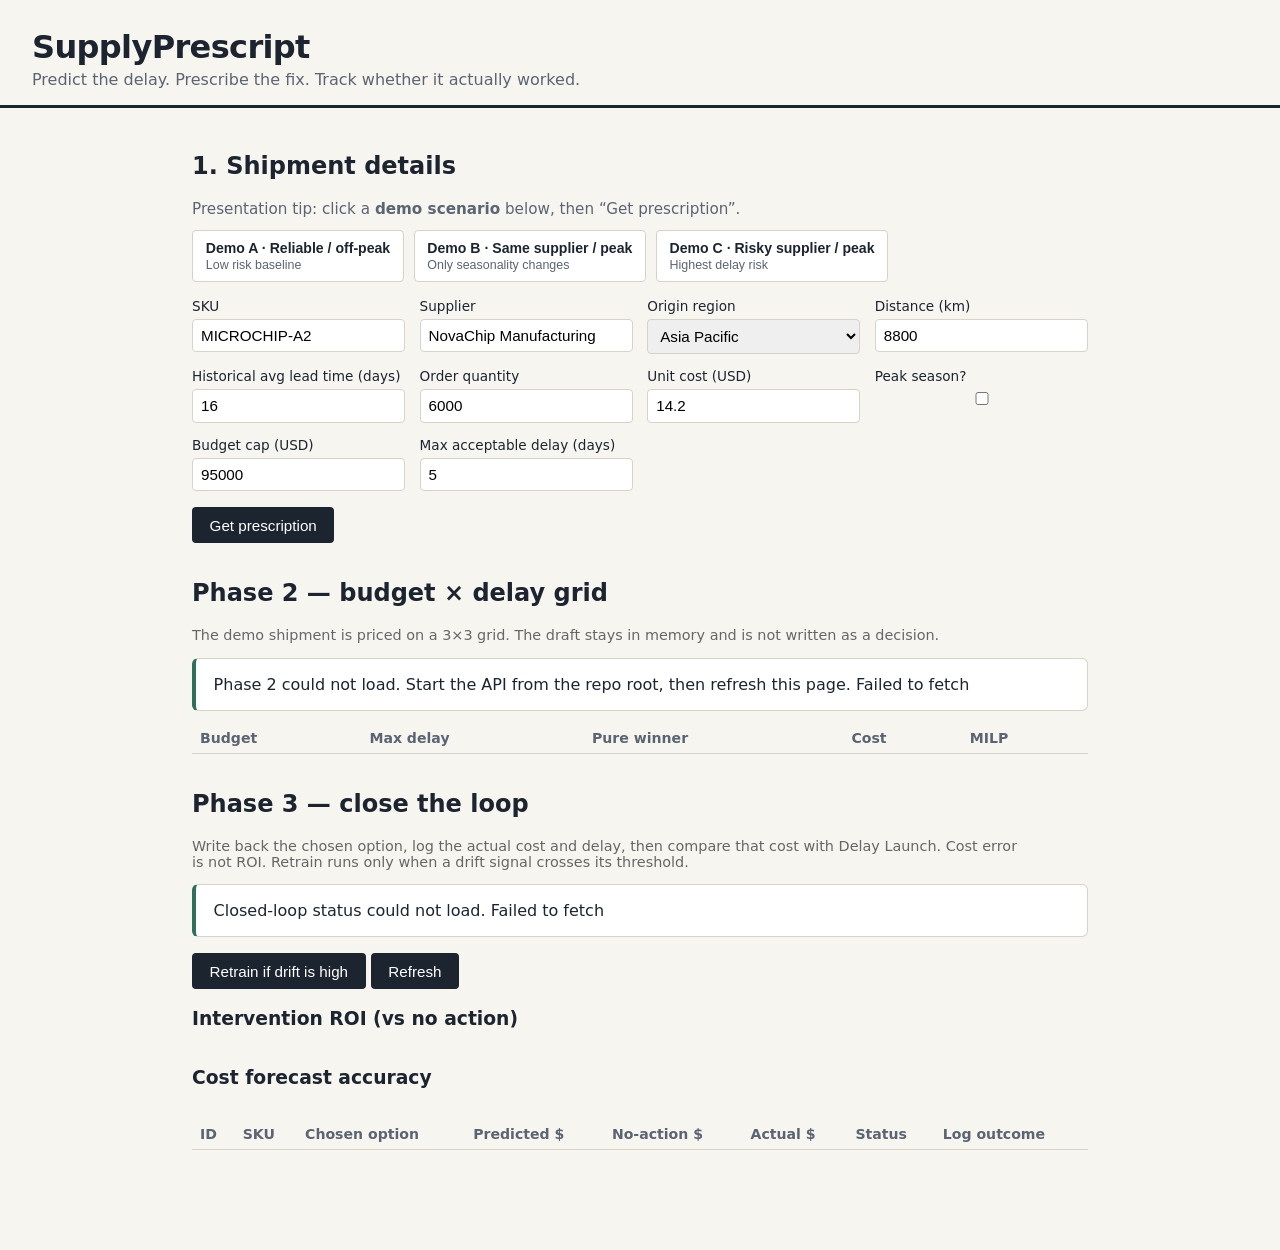
==== commit 864b315a: "Show the Phase 3 closed loop and the budget grid on the dashboard. Co-authored-by: Cursor <cursorage" ====
--- a/week2/frontend/index.html
+++ b/week2/frontend/index.html
@@ -10,7 +10,6 @@
   <header>
     <h1>SupplyPrescript</h1>
     <p class="tagline">Predict the delay. Prescribe the fix. Track whether it actually worked.</p>
-    <a class="phase2-badge" href="/phase2/recommend">Phase 2 midpoint</a>
   </header>
 
   <main>
@@ -69,11 +68,27 @@
       <div id="options-cards" class="cards"></div>
     </section>
 
+    <section id="phase2-panel">
+      <h2>Phase 2 — budget × delay grid</h2>
+      <p class="muted">The demo shipment is priced on a 3×3 grid. The draft stays in memory and is not written as a decision.</p>
+      <div id="phase2-summary" class="prediction-box">Loading Phase 2…</div>
+      <table id="phase2-grid">
+        <thead>
+          <tr>
+            <th>Budget</th><th>Max delay</th><th>Pure winner</th><th>Cost</th><th>MILP</th>
+          </tr>
+        </thead>
+        <tbody></tbody>
+      </table>
+    </section>
+
     <section id="roi-section">
-      <h2>4. Closed-loop measurement</h2>
-      <p class="muted">Intervention ROI compares actual cost to the Delay Launch (no-action) baseline.
-         Cost accuracy is listed separately — forecast error is not ROI.</p>
-      <button id="refresh-roi">Refresh</button>
+      <h2>Phase 3 — close the loop</h2>
+      <p class="muted">Write back the chosen option, log the actual cost and delay, then compare that cost with Delay Launch. Cost error is not ROI. Retrain runs only when a drift signal crosses its threshold.</p>
+      <div id="phase3-status" class="prediction-box">Loading closed-loop status…</div>
+      <button id="phase3-retrain" type="button">Retrain if drift is high</button>
+      <button id="refresh-roi" type="button">Refresh</button>
+      <p id="loop-feedback" class="muted"></p>
       <h3>Intervention ROI (vs no action)</h3>
       <div id="roi-summary"></div>
       <h3>Cost forecast accuracy</h3>
@@ -90,6 +105,6 @@
     </section>
   </main>
 
-  <script src="app.js"></script>
+  <script src="app.js?v=3"></script>
 </body>
 </html>
--- a/week2/frontend/styles.css
+++ b/week2/frontend/styles.css
@@ -23,16 +23,8 @@
 
 header h1 { margin: 0; letter-spacing: -0.02em; }
 .tagline { margin: 0.25rem 0 0; color: #5b6472; }
-.phase2-badge {
-  display: inline-block;
-  margin-top: 0.75rem;
-  padding: 0.2rem 0.65rem;
-  border-radius: 999px;
-  background: var(--accent-soft);
-  color: var(--accent);
-  font-size: 0.85rem;
-  text-decoration: none;
-}
+#phase2-panel tr.demo-cell { background: var(--accent-soft); }
+#phase2-summary .big-num { font-size: 1.35rem; }
 
 main { max-width: 960px; margin: 0 auto; padding: 1.5rem 2rem 4rem; }
 
